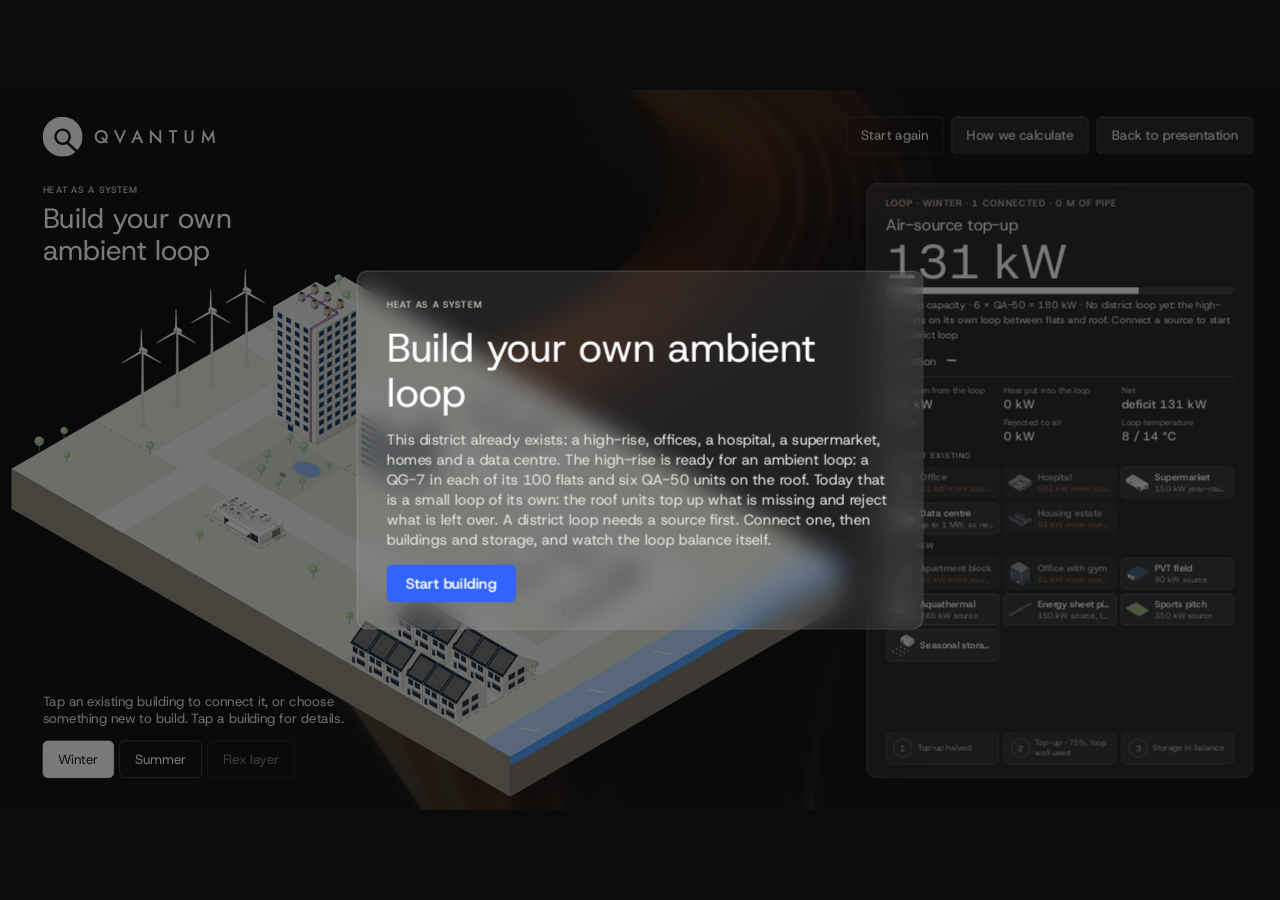
==== game/index.html @ 92b5b3cd "Presentatie 2026-10-30 06:54 (kiosk 8971a01)" ====
<!doctype html>
<html lang="en">
<head>
<meta charset="utf-8"><script src="../analytics.js?v=1793339689"></script><meta name="robots" content="noindex,nofollow">
<meta name="viewport" content="width=device-width, initial-scale=1">
<title>Build your own ambient loop</title>
<link rel="stylesheet" href="styles.css?v=1793339689">
</head>
<body>
<div id="stage">
  <div class="bg-wave"></div>
  <div class="bg-scrim"></div>
  <svg id="city" xmlns="http://www.w3.org/2000/svg" viewBox="0 0 1920 1080"></svg>

  <a id="backLogo" href="../Beurspresentatie.dc.html" aria-label="Back"><img class="logo" src="assets/qvantum-logo-white.svg" alt="Qvantum"></a>
  <div class="heading"><div id="kicker" class="kicker"></div><div id="title" class="title"></div></div>
  <div id="hint" class="hint"></div>
  <div class="pills"><button id="season-winter" class="pill on"></button><button id="season-summer" class="pill"></button><button id="flexBtn" class="pill flex"></button></div>
  <div class="topbar"><button id="resetBtn" class="btn outline"></button><button id="helpBtn" class="btn"></button><a id="backBtn" class="btn" href="../Beurspresentatie.dc.html"></a></div>
  <div id="panel" class="panel"></div>
  <div id="toast" class="toast hidden"></div>

  <div id="start" class="overlay">
    <div class="card-lg">
      <div id="startKicker" class="kicker"></div>
      <h1 id="startTitle"></h1>
      <p id="startBody"></p>
      <div><button id="startBtn" class="btn primary" style="font-size:22px;padding:0 28px"></button></div>
    </div>
  </div>
  <div id="backbone" class="overlay hidden">
    <div class="card-lg solid"><h2 id="bbTitle" style="font-size:36px;line-height:44px;font-weight:400;margin:0"></h2><p id="bbBody"></p><div><button id="bbOk" class="btn primary"></button></div></div>
  </div>
  <div id="confirm" class="overlay hidden">
    <div class="card-lg solid" style="width:640px"><h2 id="cfTitle" style="font-size:36px;line-height:44px;font-weight:400;margin:0"></h2><p id="cfBody"></p><div class="row" style="justify-content:flex-start;gap:12px"><button id="cfOk" class="btn primary"></button><button id="cfCancel" class="btn outline"></button></div></div>
  </div>
  <div id="help" class="overlay hidden">
    <div id="helpBody" class="card-lg solid" style="gap:14px"></div>
  </div>
</div>
<script type="module" src="main.js?v=1793339689"></script>
</body>
</html>
---- game/styles.css ----
@font-face { font-family: 'Host Grotesk'; src: url('assets/fonts/HostGrotesk-Regular.ttf') format('truetype'); font-weight: 400; font-display: swap; }
@font-face { font-family: 'Host Grotesk'; src: url('assets/fonts/HostGrotesk-SemiBold.ttf') format('truetype'); font-weight: 600; font-display: swap; }

html, body { margin: 0; height: 100%; background: #0B0B0C; overflow: hidden; font-family: 'Host Grotesk', Helvetica, Arial, sans-serif; color: #FFFFFF;
  -webkit-user-select: none; user-select: none; touch-action: manipulation; }
button { font-family: inherit; cursor: pointer; -webkit-tap-highlight-color: transparent; }
button:active { transform: scale(.97); }
em, i { font-style: normal; }

#stage { position: absolute; left: 50%; top: 50%; width: 1920px; height: 1080px; margin: -540px 0 0 -960px; overflow: hidden; background: #0B0B0C; transform-origin: 50% 50%; }
.bg-wave { position: absolute; inset: 0; background: url('assets/img/v2-wave-dark.jpg') 62% 40% / cover no-repeat; opacity: .28; pointer-events: none; }
.bg-scrim { position: absolute; inset: 0; background: radial-gradient(ellipse at 35% 50%, rgba(11,11,12,0) 30%, rgba(11,11,12,.55) 100%); pointer-events: none; }
#city { position: absolute; left: 0; top: 0; width: 1920px; height: 1080px; }
#city .hit { cursor: pointer; }
#city .obj.dimmed image { filter: saturate(.35); }

.logo { position: absolute; left: 64px; top: 40px; height: 60px; display: block; }
.heading { position: absolute; left: 64px; top: 140px; width: 420px; pointer-events: none; }
.kicker { font-size: 14px; line-height: 18px; font-weight: 600; letter-spacing: 1.2px; text-transform: uppercase; color: #C9BFB2; }
.title { font-size: 42px; line-height: 48px; margin-top: 10px; text-wrap: pretty; }
.hint { position: absolute; left: 64px; bottom: 124px; width: 460px; font-size: 20px; line-height: 26px; color: #E5E6DF; text-wrap: pretty; pointer-events: none; }

.pills { position: absolute; left: 64px; bottom: 48px; display: flex; gap: 8px; }
.pill { height: 56px; padding: 0 22px; border-radius: 8px; border: 1px solid rgba(255,255,255,.35); background: transparent; color: #FFFFFF; font-size: 20px; transition: background-color 120ms cubic-bezier(.4,0,.2,1); }
.pill.on { background: #FFFFFF; color: #232222; border-color: #FFFFFF; }
.pill.locked { opacity: .45; }
.pill.flex.on { background: #8FB8FF; border-color: #8FB8FF; }
.rotor { transform-box: fill-box; transform-origin: 50% 50%; }
.flexrow { display: flex; gap: 18px; align-items: center; }
.flexstats { display: flex; flex-direction: column; gap: 8px; flex: 1; min-width: 0; }
.clock { cursor: pointer; flex: none; }

.topbar { position: absolute; right: 40px; top: 40px; display: flex; gap: 12px; }
.btn { height: 56px; padding: 0 22px; border-radius: 8px; border: 1px solid rgba(255,255,255,.22); background: rgba(255,255,255,.10); color: #FFFFFF; font-size: 20px; backdrop-filter: blur(18px); -webkit-backdrop-filter: blur(18px); display: inline-flex; align-items: center; justify-content: center; box-sizing: border-box; text-decoration: none; }
a.btn, a.btn:hover, a.btn:visited { color: #FFFFFF; text-decoration: none; }
.btn.primary { background: #3164FD; border-color: #3164FD; font-weight: 600; }
.btn.primary:active { background: #1E4BD8; }
.btn.ghost { background: transparent; border-color: transparent; color: #8FB8FF; padding: 0; height: 44px; }
.btn.outline { background: transparent; }

.panel { position: absolute; left: 1300px; top: 140px; width: 580px; bottom: 48px; box-sizing: border-box; display: flex; flex-direction: column; gap: 9px; padding: 20px 28px;
  border: 1px solid rgba(255,255,255,.22); background: rgba(255,255,255,.10); backdrop-filter: blur(18px); -webkit-backdrop-filter: blur(18px); border-radius: 16px; overflow: hidden; }
.panel h2 { font-size: 30px; line-height: 36px; font-weight: 400; margin: 0; text-wrap: pretty; }
.panel h3 { font-size: 24px; line-height: 30px; font-weight: 400; margin: 0; }
.panel .sub { font-size: 17px; line-height: 22px; color: #E5E6DF; text-wrap: pretty; }
.panel .muted { color: #C9BFB2; }
.row { display: flex; justify-content: space-between; align-items: center; gap: 12px; }
.score { font-size: 72px; line-height: 78px; color: #FFFFFF; }
.score.zero { color: #8FB8FF; }
.score.over { color: #FF8D5A; }
.score.short { color: #FF5C6C; }           /* tekort dat niemand aanvult (drycoolers) */
.bar { height: 10px; border-radius: 5px; background: rgba(255,255,255,.14); overflow: hidden; }
.bar > div { height: 100%; background: #FFFFFF; transition: width 400ms ease-out; }
.bar.over > div { background: #FF8D5A; }
.bar.short > div { background: #FF5C6C; }
.table { display: grid; grid-template-columns: 1fr auto; gap: 8px 16px; font-size: 19px; line-height: 25px; border-top: 1px solid rgba(255,255,255,.22); padding-top: 14px; }
.stats { display: grid; grid-template-columns: repeat(3, 1fr); gap: 8px; border-top: 1px solid rgba(255,255,255,.22); padding-top: 12px; }
.stat { display: flex; flex-direction: column; gap: 2px; }
.stat .k { font-size: 13px; line-height: 16px; color: #C9BFB2; }
.stat .v { font-size: 18px; line-height: 22px; font-weight: 600; white-space: nowrap; }
.stat .v.short { color: #FF5C6C; }
.table span:nth-child(odd) { color: #E5E6DF; }
.table span:nth-child(even) { font-weight: 600; text-align: right; }
.table.kv { grid-template-columns: max-content 1fr; }                 /* gebouwpaneel: label links, waarde links, beide regels uitgelijnd */
.table.kv span:nth-child(even) { font-weight: 400; text-align: left; }
.goals { display: flex; flex-direction: column; gap: 8px; font-size: 17px; line-height: 22px; }
.goal { display: flex; gap: 12px; align-items: center; }
.goal .tick { flex: none; width: 22px; height: 22px; border-radius: 50%; border: 1.5px solid #FFFFFF; display: flex; align-items: center; justify-content: center; font-size: 14px; }
.goal.done .tick { background: #8FB8FF; border-color: #8FB8FF; color: #0B0B0C; font-weight: 600; }
/* knoppengroepen: schuiven alleen als ze echt niet passen (veiligheidsnet voor langere teksten); de badges blijven onderaan staan */
.groups { display: flex; flex-direction: column; gap: 9px; flex: 0 1 auto; min-height: 0; overflow-y: auto; scrollbar-width: none; }
.groups::-webkit-scrollbar { display: none; }
.groups.more { -webkit-mask-image: linear-gradient(#000 82%, transparent); mask-image: linear-gradient(#000 82%, transparent); }
.palette { display: grid; grid-template-columns: repeat(3, minmax(0, 1fr)); gap: 6px; }
.palette button { display: flex; flex-direction: row; align-items: center; gap: 8px; min-height: 48px; min-width: 0; padding: 4px 8px 4px 6px; border-radius: 8px; border: 1px solid rgba(255,255,255,.18); background: rgba(255,255,255,.08); color: #FFFFFF; text-align: left; }
.palette .ico { flex: none; width: 36px; height: 36px; object-fit: contain; }
.palette.decor .ico { width: 32px; height: 32px; }
.palette .txt { display: flex; flex-direction: column; gap: 1px; min-width: 0; }
.palette button.on { background: rgba(49,100,253,.35); border-color: #3164FD; }
.palette.decor { grid-template-columns: repeat(4, minmax(0, 1fr)); }
.palette button:disabled { opacity: .35; }
.palette button.blocked { opacity: .6; border-style: dashed; }
.palette button.blocked .meta { color: #FF8D5A; }
.btn:disabled { opacity: .4; cursor: default; }
.check { display: flex; flex-direction: column; gap: 4px; padding: 10px 12px; border-radius: 8px; border: 1px solid rgba(255,255,255,.18); background: rgba(255,255,255,.06); font-size: 15px; line-height: 20px; }
.check.ok { border-color: rgba(143,184,255,.8); }
.check.bad { border-color: rgba(255,141,90,.8); background: rgba(255,141,90,.12); }
.palette .name { font-size: 14px; line-height: 17px; font-weight: 600; white-space: nowrap; overflow: hidden; text-overflow: ellipsis; max-width: 100%; }
.palette .meta { font-size: 12px; line-height: 14px; color: #C9BFB2; white-space: nowrap; overflow: hidden; text-overflow: ellipsis; max-width: 100%; }
.msg { font-size: 15px; line-height: 18px; padding: 7px 12px; border-radius: 8px; background: rgba(255,255,255,.08); border: 1px solid rgba(255,255,255,.18); text-wrap: pretty; }
.msg.warn { background: rgba(196,18,48,.22); border-color: rgba(196,18,48,.6); }
.close { flex: none; width: 56px; height: 56px; border-radius: 50%; border: 1px solid rgba(255,255,255,.35); background: transparent; color: #FFFFFF; font-size: 28px; line-height: 1; }
.cards { display: grid; grid-template-columns: 1fr 1fr; gap: 16px; border-top: 1px solid rgba(255,255,255,.22); padding-top: 16px; }
.card .img { height: 140px; border-radius: 10px; background: #141416; display: flex; align-items: center; justify-content: center; gap: 14px; overflow: hidden; }
.card .img img.iso { height: 112px; }
.card .img img { height: 118px; width: auto; display: block; }
.card h4 { font-size: 20px; line-height: 26px; margin: 10px 0 4px; font-weight: 600; }
.card p { font-size: 16px; line-height: 22px; color: #E5E6DF; margin: 0; }
.switch { display: flex; gap: 6px; }
.switch button { height: 48px; padding: 0 16px; border-radius: 8px; border: 1px solid rgba(255,255,255,.35); background: transparent; color: #FFFFFF; font-size: 17px; }
.switch button.on { background: #FFFFFF; color: #232222; border-color: #FFFFFF; }

.overlay { position: absolute; inset: 0; display: flex; align-items: center; justify-content: center; background: rgba(11,11,12,.55); }
.overlay .card-lg { width: 760px; display: flex; flex-direction: column; gap: 22px; border: 1px solid rgba(255,255,255,.22); background: rgba(255,255,255,.10); backdrop-filter: blur(18px); -webkit-backdrop-filter: blur(18px); border-radius: 16px; padding: 40px 44px; }
.overlay .card-lg.solid { background: #141416; width: 900px; }
.overlay h1 { font-size: 60px; line-height: 68px; font-weight: 400; margin: 0; text-wrap: pretty; }
.overlay p { font-size: 22px; line-height: 30px; color: #E5E6DF; margin: 0; text-wrap: pretty; }
.hidden { display: none !important; }

/* stroming: witte streepjes over rood (heen) en blauw (terug), geanimeerd in render.js (Web Animations) */
.flow { pointer-events: none; }
@keyframes appear { from { opacity: 0; transform: translateY(6px); } to { opacity: 1; transform: none; } }
.obj.new { animation: appear 600ms ease-out; }
@media (prefers-reduced-motion: reduce) { * { animation-duration: 0s !important; } }

/* doelen als badges (feedback 28 okt): drie medailles onderin het paneel, pop-up bij het behalen */
.badges { display: flex; gap: 8px; margin-top: auto; }
.badge { flex: 1; display: flex; align-items: center; gap: 8px; padding: 8px 10px; border-radius: 8px; border: 1px solid rgba(255,255,255,.18); background: rgba(255,255,255,.06); color: #C9BFB2; font-size: 12px; line-height: 15px; }
.badge .medal { flex: none; width: 26px; height: 26px; border-radius: 50%; border: 1.5px solid rgba(255,255,255,.35); display: flex; align-items: center; justify-content: center; font-size: 13px; }
.badge.done { color: #FFFFFF; border-color: #8FB8FF; background: rgba(143,184,255,.14); }
.badge.done .medal { background: #8FB8FF; border-color: #8FB8FF; color: #0B0B0C; font-weight: 600; }
.toast { position: absolute; left: 560px; top: 44px; width: 540px; box-sizing: border-box; padding: 18px 22px; border-radius: 12px; background: rgba(143,184,255,.18); border: 1px solid #8FB8FF; backdrop-filter: blur(18px); -webkit-backdrop-filter: blur(18px); color: #FFFFFF; font-size: 20px; line-height: 26px; text-wrap: pretty; animation: appear 400ms ease-out; pointer-events: none; }
.toast .kicker { color: #8FB8FF; margin-bottom: 4px; }
.sparkrow { display: flex; align-items: center; justify-content: space-between; gap: 12px; }
.sparkrow svg { flex: none; }
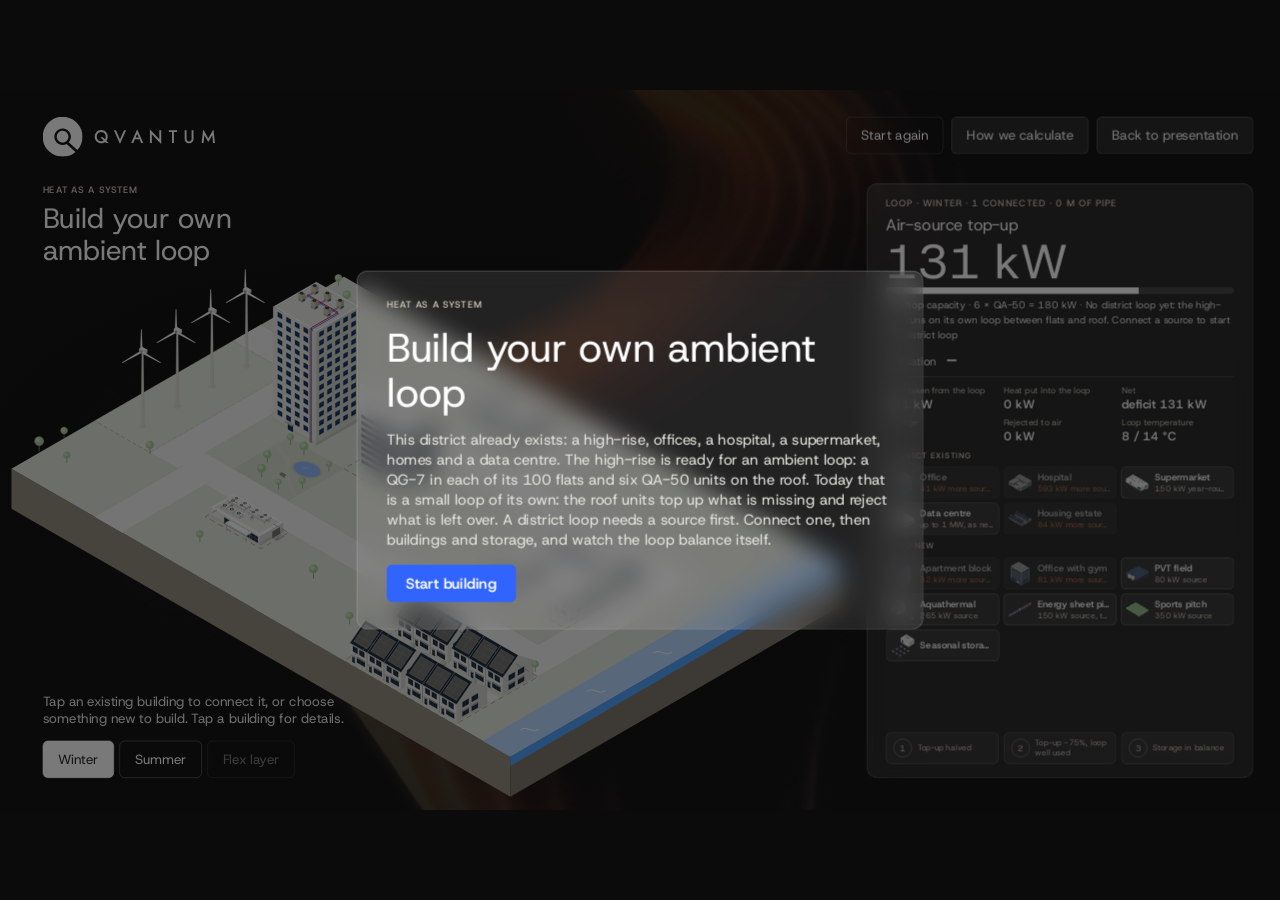
==== commit 877a56e9: "Presentatie 2026-11-04 17:17 (kiosk dbfc875)" ====
--- a/game/index.html
+++ b/game/index.html
@@ -1,10 +1,10 @@
 <!doctype html>
 <html lang="en">
 <head>
-<meta charset="utf-8"><script src="../analytics.js?v=1793339689"></script><meta name="robots" content="noindex,nofollow">
+<meta charset="utf-8"><script src="../analytics.js?v=1793809019"></script><meta name="robots" content="noindex,nofollow">
 <meta name="viewport" content="width=device-width, initial-scale=1">
 <title>Build your own ambient loop</title>
-<link rel="stylesheet" href="styles.css?v=1793339689">
+<link rel="stylesheet" href="styles.css?v=1793809019">
 </head>
 <body>
 <div id="stage">
@@ -38,6 +38,6 @@
     <div id="helpBody" class="card-lg solid" style="gap:14px"></div>
   </div>
 </div>
-<script type="module" src="main.js?v=1793339689"></script>
+<script type="module" src="main.js?v=1793809019"></script>
 </body>
 </html>
